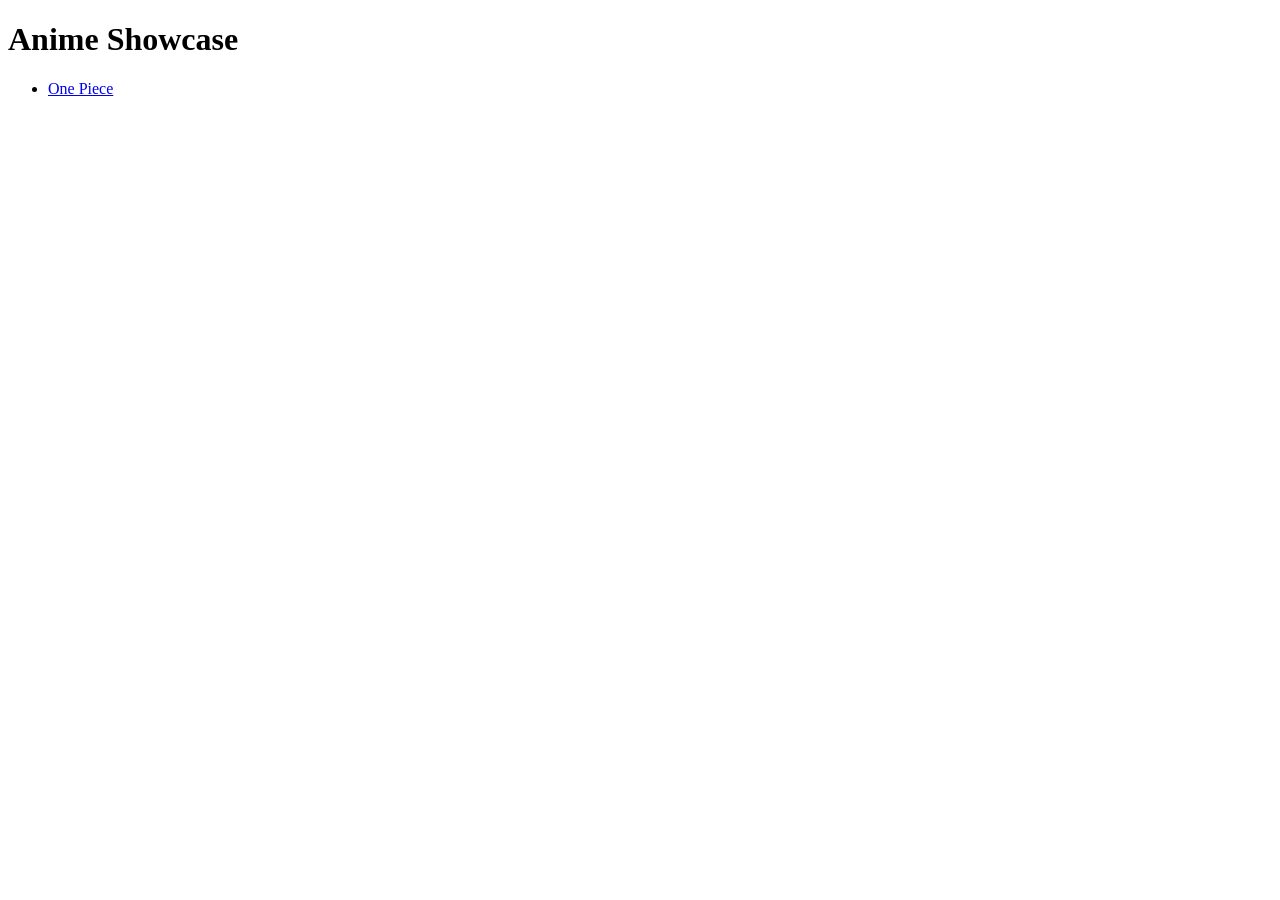
==== index.html @ eee6a197 "Initial Anime Showcase" ====
<!DOCTYPE html>
<html>
<head>
    <title>Anime Showcase</title>
</head>
<body>
    <h1>Anime Showcase</h1>

    <ul>
        <li><a href="./one-piece/one-piece-gear5-reveal.html">One Piece</a></li>
    </ul>
</body>
</html>
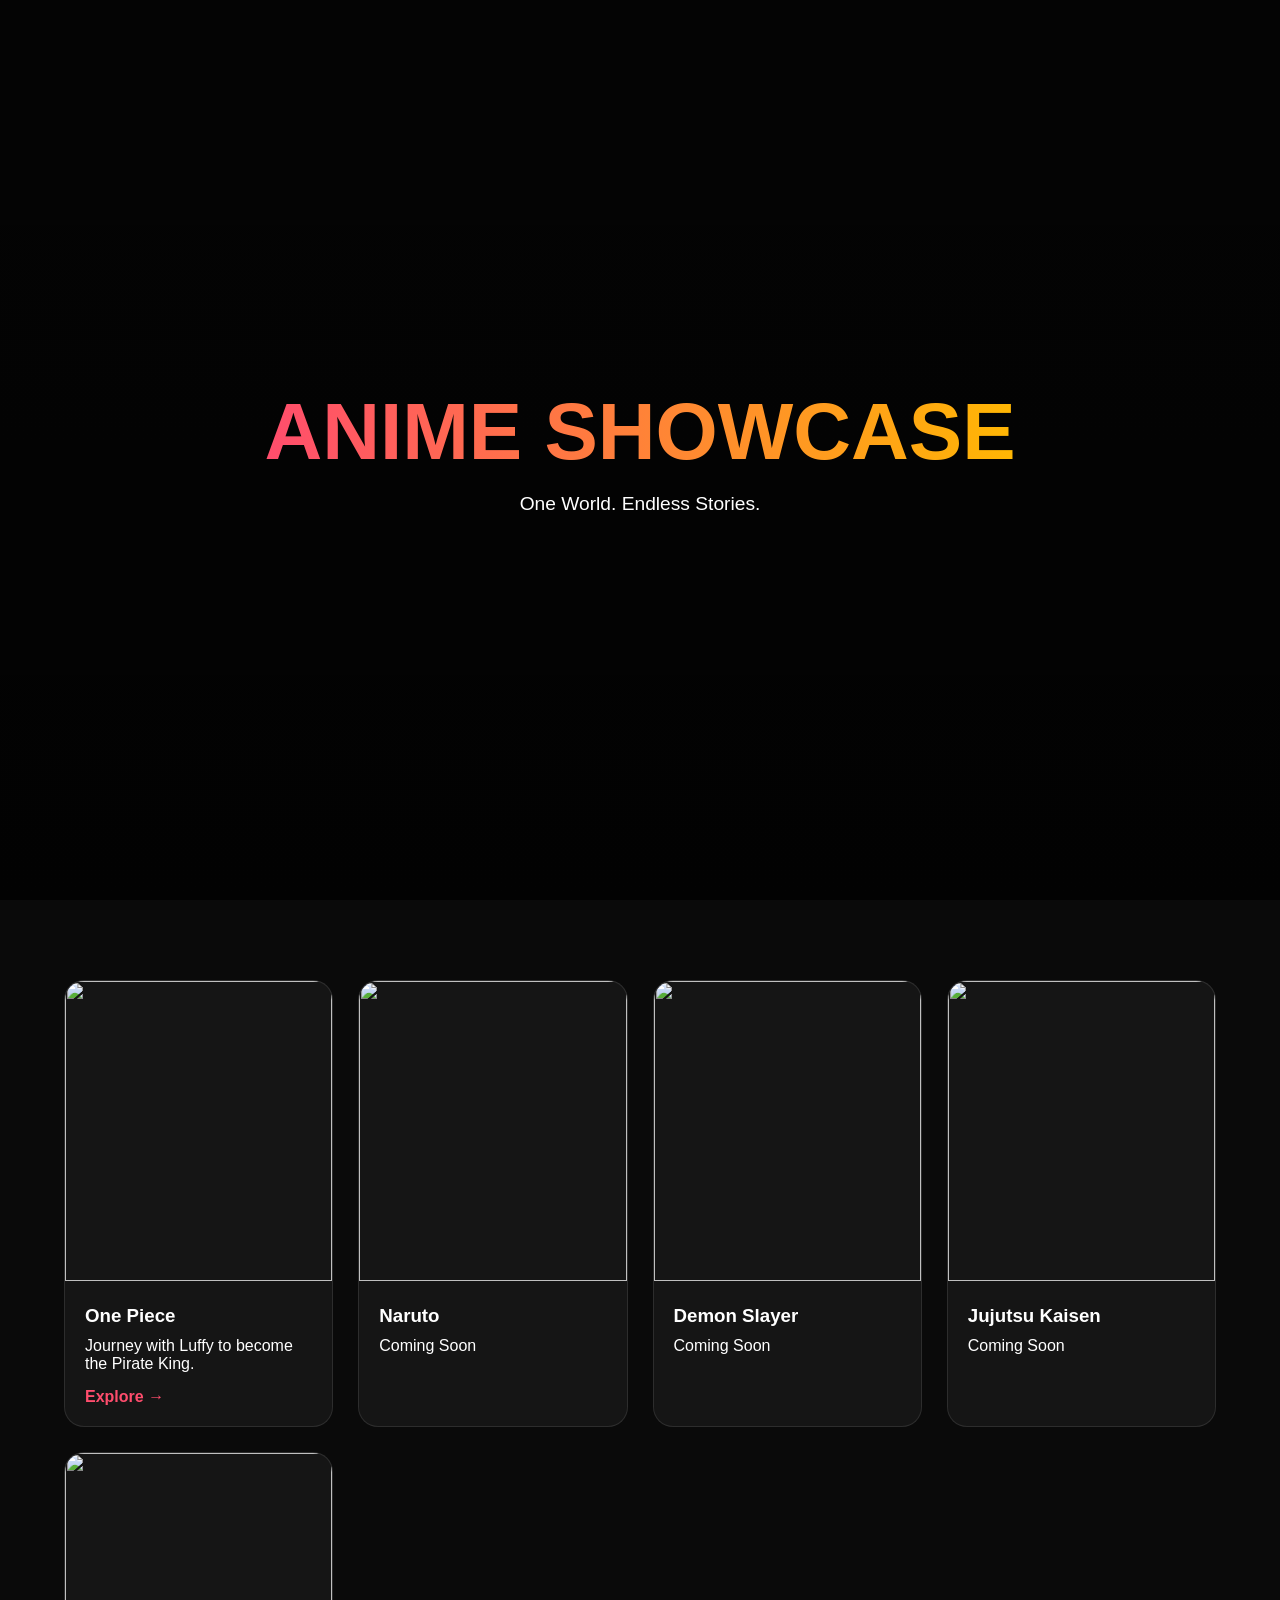
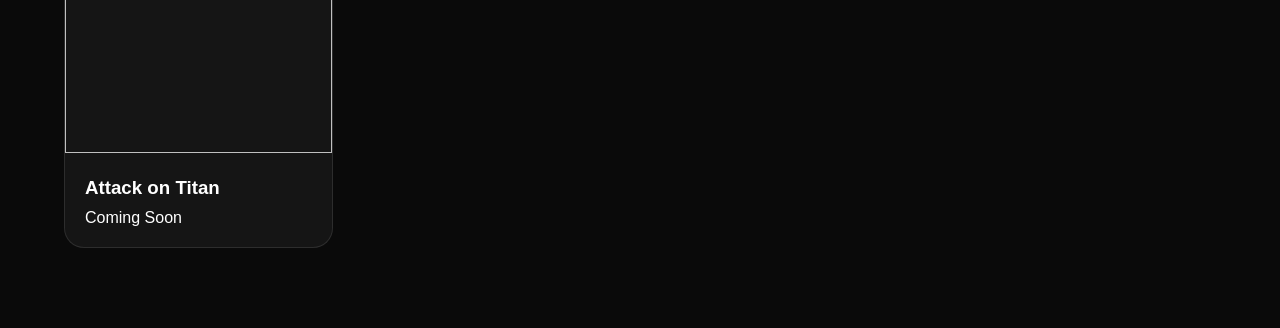
==== commit 19b491a8: "New anime showcase homepage" ====
--- a/index.html
+++ b/index.html
@@ -1,13 +1,62 @@
 <!DOCTYPE html>
-<html>
+<html lang="en">
 <head>
-    <title>Anime Showcase</title>
+<meta charset="UTF-8">
+<meta name="viewport" content="width=device-width,initial-scale=1.0">
+<title>Anime Showcase</title>
+<link rel="stylesheet" href="css/style.css">
 </head>
 <body>
+
+<section class="hero">
     <h1>Anime Showcase</h1>
+    <p>One World. Endless Stories.</p>
+</section>
 
-    <ul>
-        <li><a href="./one-piece/one-piece-gear5-reveal.html">One Piece</a></li>
-    </ul>
+<section class="anime-grid">
+
+<div class="card">
+    <img src="https://picsum.photos/400/500?random=1">
+    <div class="card-content">
+        <h3>One Piece</h3>
+        <p>Journey with Luffy to become the Pirate King.</p>
+        <a href="./one-piece/one-piece-gear5-reveal.html">Explore →</a>
+    </div>
+</div>
+
+<div class="card">
+    <img src="https://picsum.photos/400/500?random=2">
+    <div class="card-content">
+        <h3>Naruto</h3>
+        <p>Coming Soon</p>
+    </div>
+</div>
+
+<div class="card">
+    <img src="https://picsum.photos/400/500?random=3">
+    <div class="card-content">
+        <h3>Demon Slayer</h3>
+        <p>Coming Soon</p>
+    </div>
+</div>
+
+<div class="card">
+    <img src="https://picsum.photos/400/500?random=4">
+    <div class="card-content">
+        <h3>Jujutsu Kaisen</h3>
+        <p>Coming Soon</p>
+    </div>
+</div>
+
+<div class="card">
+    <img src="https://picsum.photos/400/500?random=5">
+    <div class="card-content">
+        <h3>Attack on Titan</h3>
+        <p>Coming Soon</p>
+    </div>
+</div>
+
+</section>
+
 </body>
 </html>
--- a/css/style.css
+++ b/css/style.css
@@ -0,0 +1,83 @@
+*{
+    margin:0;
+    padding:0;
+    box-sizing:border-box;
+    font-family:'Segoe UI',sans-serif;
+}
+
+body{
+    background:#0a0a0a;
+    color:white;
+    overflow-x:hidden;
+}
+
+.hero{
+    min-height:100vh;
+    display:flex;
+    flex-direction:column;
+    justify-content:center;
+    align-items:center;
+    text-align:center;
+    background:
+    linear-gradient(rgba(0,0,0,.6),rgba(0,0,0,.8)),
+    url('https://images.unsplash.com/photo-1515879218367-8466d910aaa4');
+    background-size:cover;
+    background-position:center;
+}
+
+.hero h1{
+    font-size:5rem;
+    text-transform:uppercase;
+    background:linear-gradient(90deg,#ff4d6d,#ffb703);
+    -webkit-background-clip:text;
+    color:transparent;
+}
+
+.hero p{
+    font-size:1.2rem;
+    margin-top:15px;
+}
+
+.anime-grid{
+    width:90%;
+    margin:auto;
+    padding:80px 0;
+    display:grid;
+    grid-template-columns:repeat(auto-fit,minmax(250px,1fr));
+    gap:25px;
+}
+
+.card{
+    background:#151515;
+    border-radius:20px;
+    overflow:hidden;
+    transition:.4s;
+    border:1px solid rgba(255,255,255,.1);
+}
+
+.card:hover{
+    transform:translateY(-12px) scale(1.03);
+    box-shadow:0 0 30px rgba(255,0,120,.5);
+}
+
+.card img{
+    width:100%;
+    height:300px;
+    object-fit:cover;
+}
+
+.card-content{
+    padding:20px;
+}
+
+.card h3{
+    margin-bottom:10px;
+}
+
+.card a{
+    display:inline-block;
+    margin-top:15px;
+    color:#ff4d6d;
+    text-decoration:none;
+    font-weight:bold;
+}
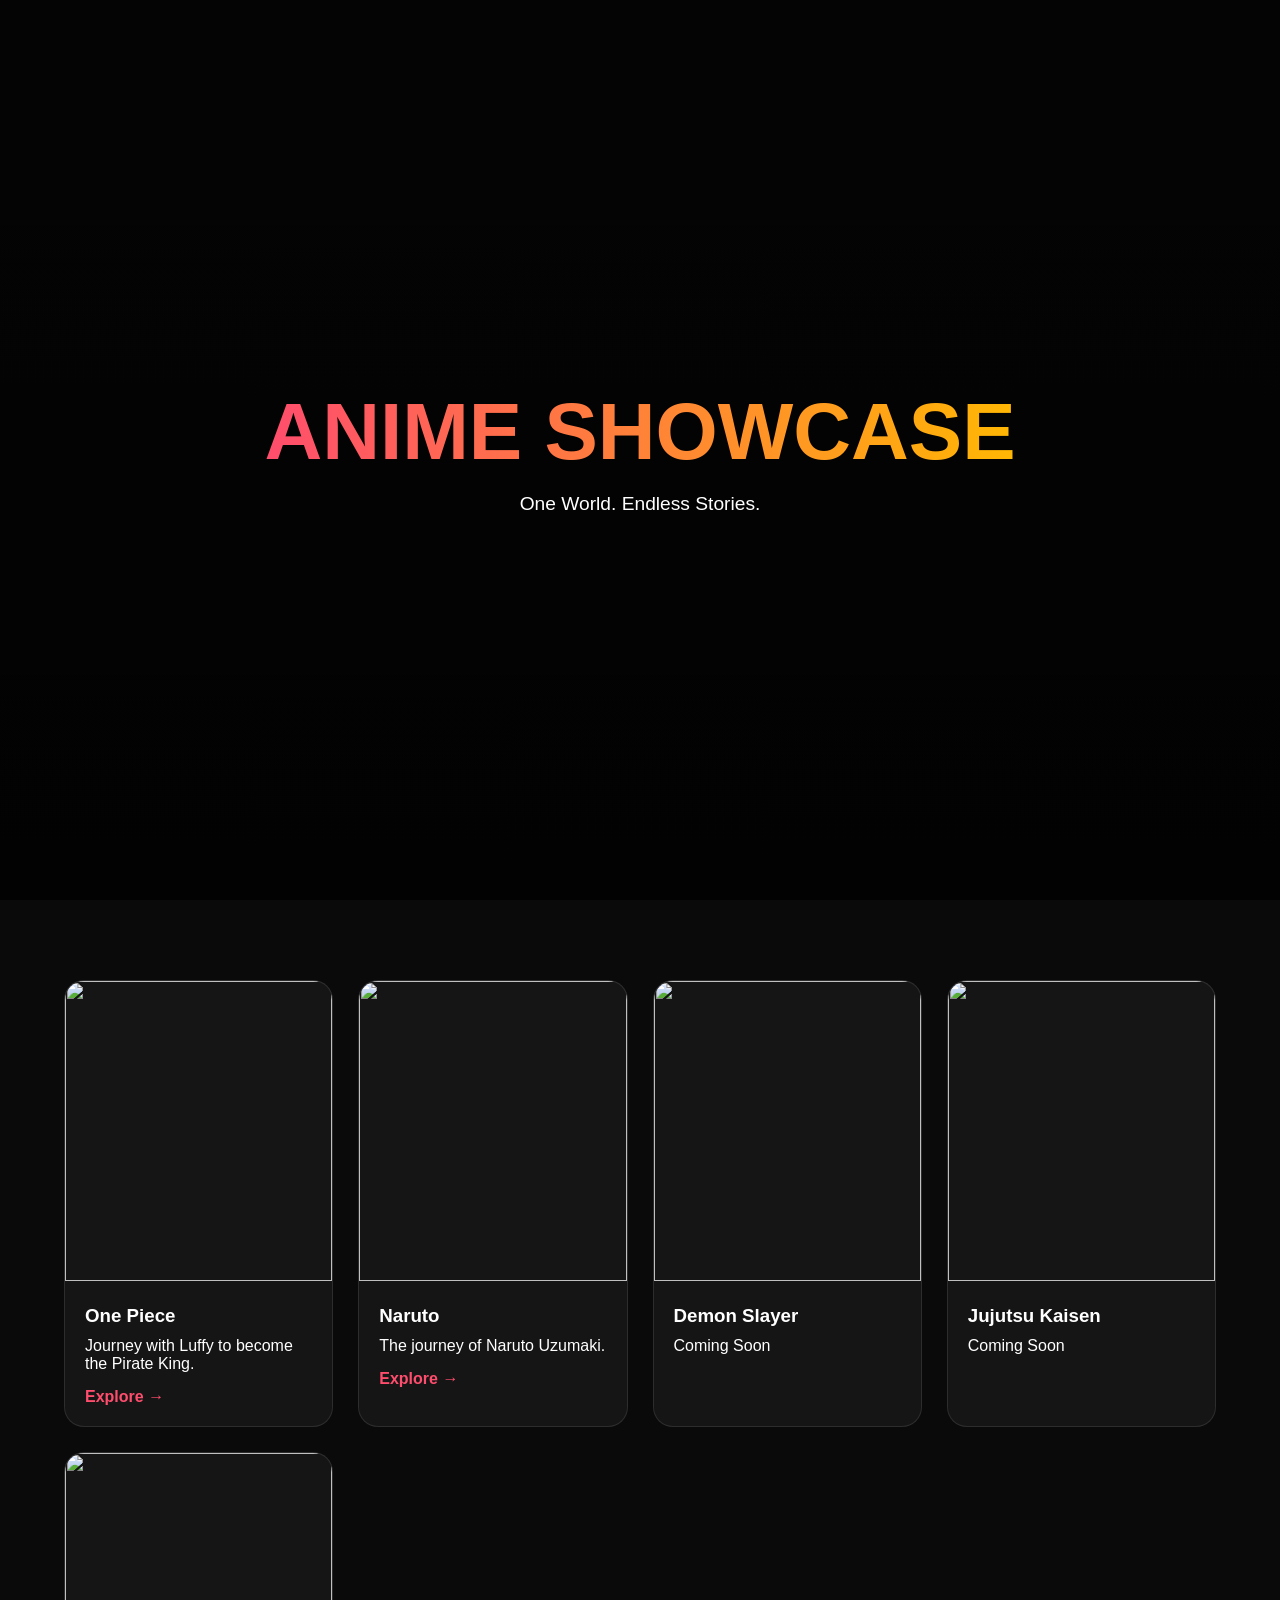
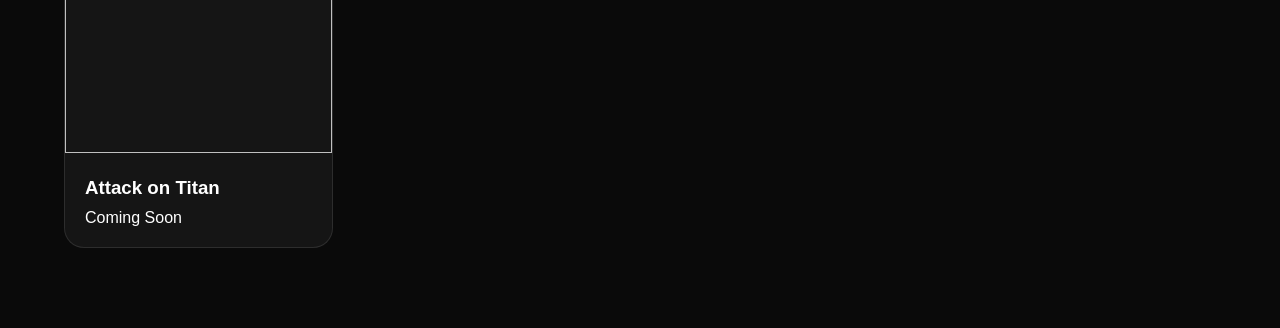
==== commit fdb907ff: "Added Naruto Sage Mode experience" ====
--- a/index.html
+++ b/index.html
@@ -28,7 +28,8 @@
     <img src="https://picsum.photos/400/500?random=2">
     <div class="card-content">
         <h3>Naruto</h3>
-        <p>Coming Soon</p>
+        <p>The journey of Naruto Uzumaki.</p>
+        <a href="./naruto/index.html">Explore →</a>
     </div>
 </div>
 
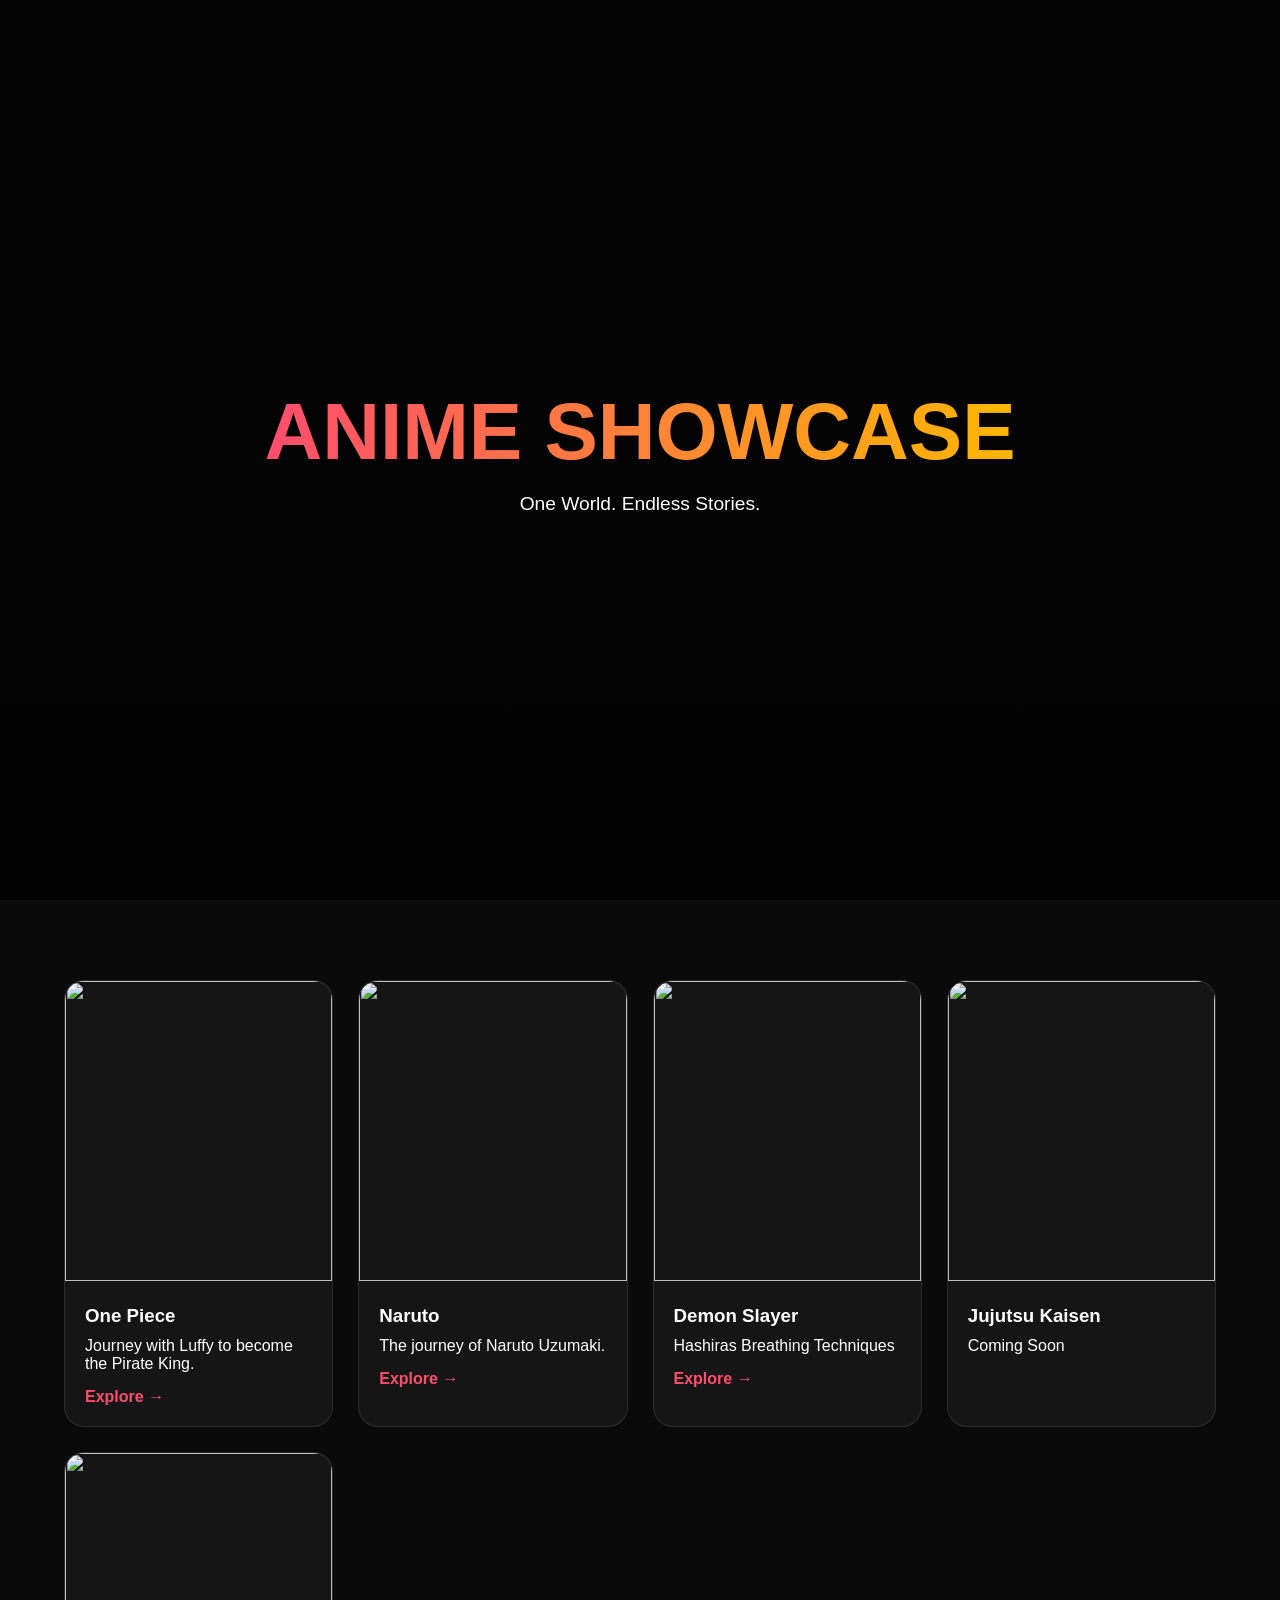
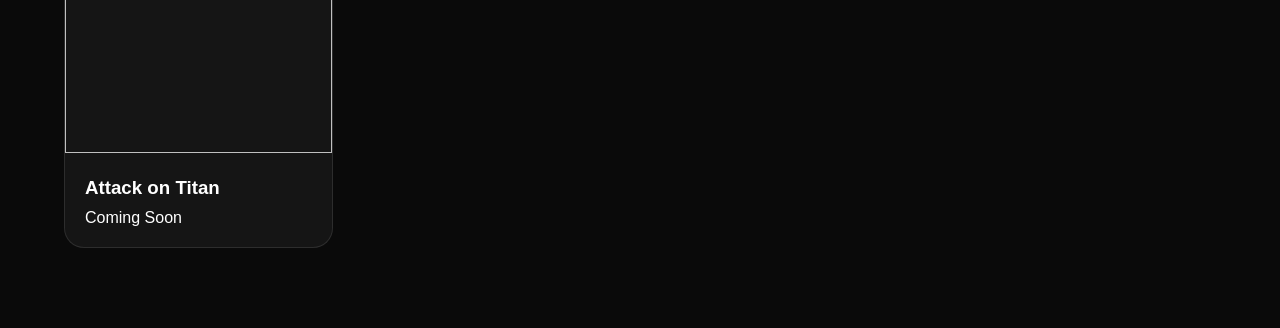
==== commit f3f44ca3: "Added Naruto and Demon Slayer experiences" ====
--- a/index.html
+++ b/index.html
@@ -37,7 +37,8 @@
     <img src="https://picsum.photos/400/500?random=3">
     <div class="card-content">
         <h3>Demon Slayer</h3>
-        <p>Coming Soon</p>
+        <p>Hashiras Breathing Techniques</p>
+	<a href="./demon-slayer/index.html">Explore →</a>
     </div>
 </div>
 
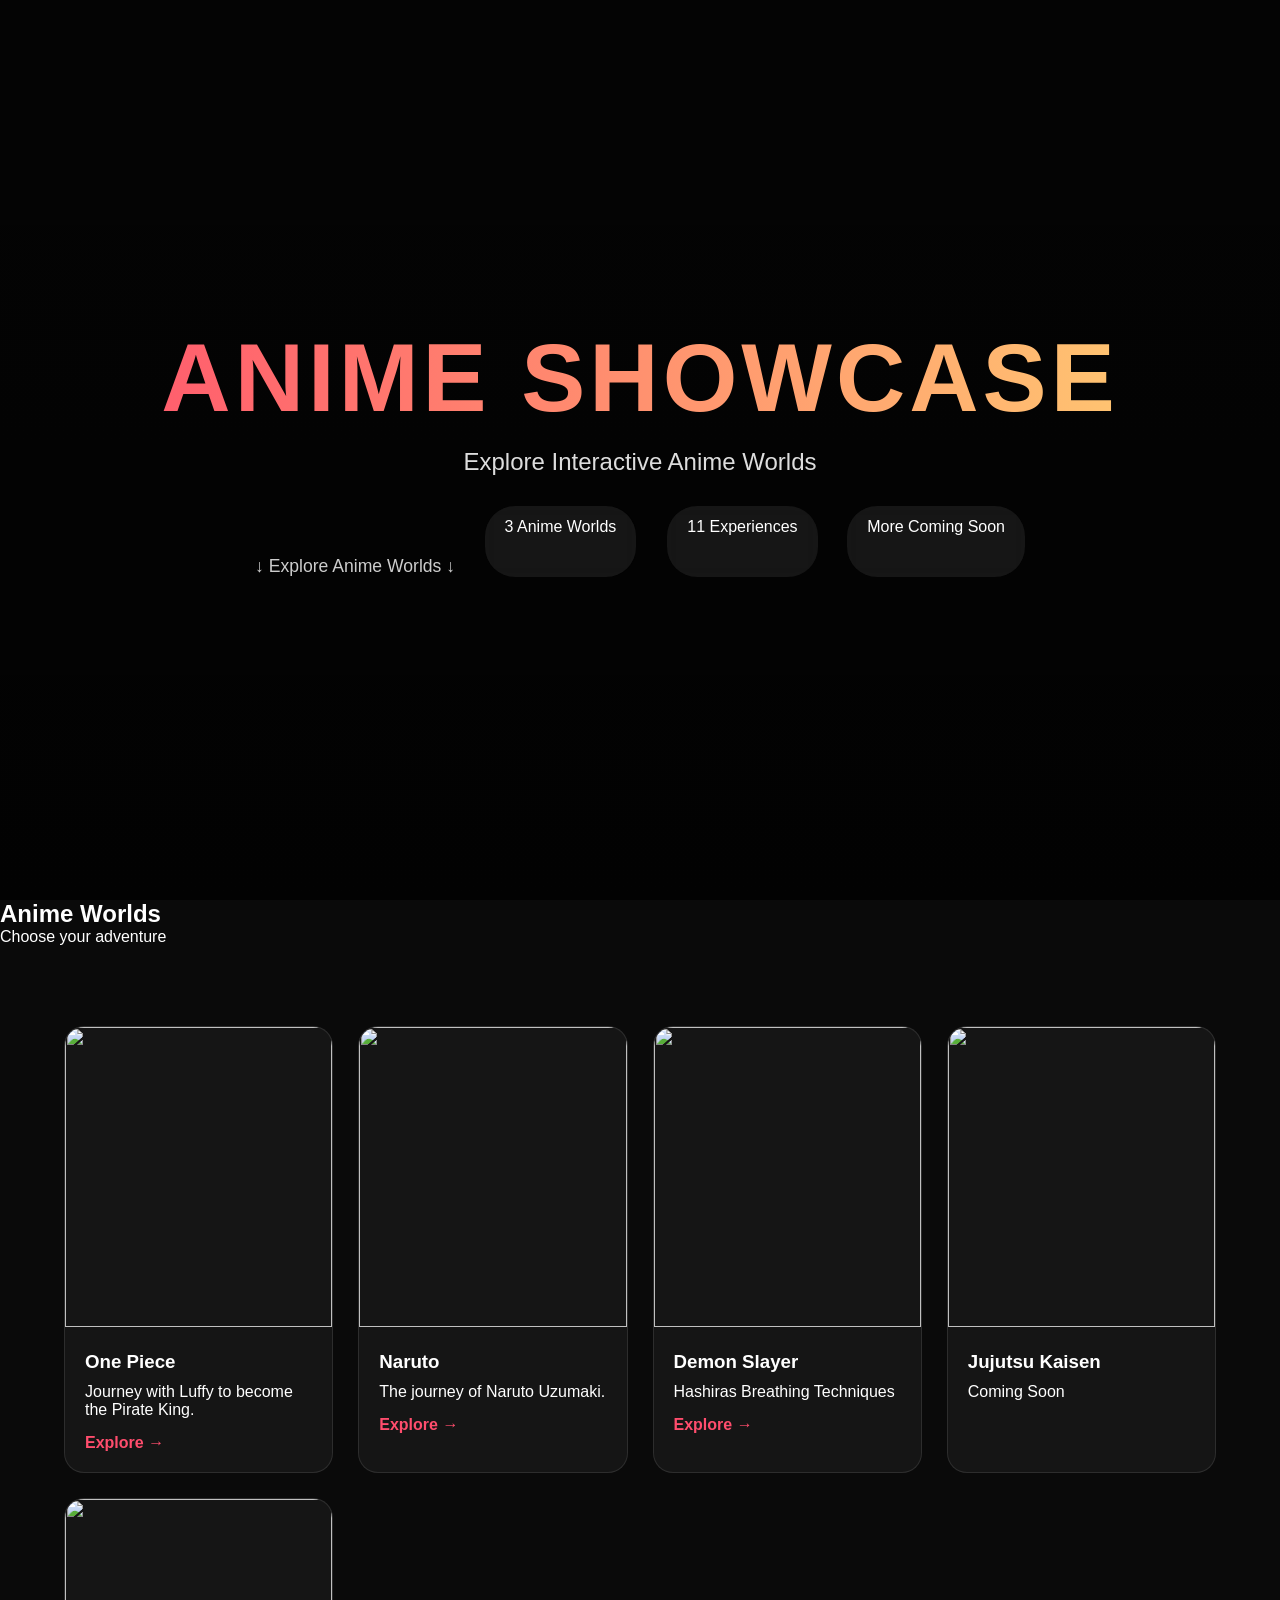
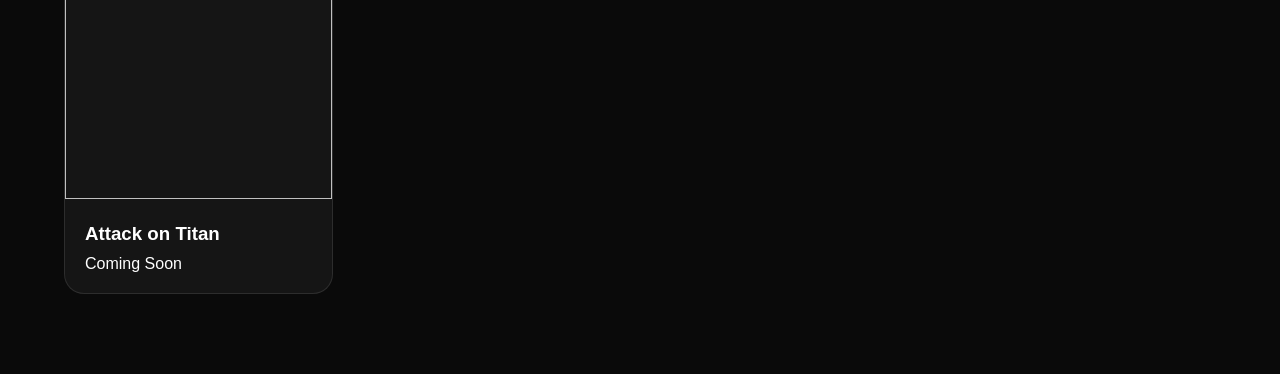
==== commit 692d9be2: "Added Naruto and Demon Slayer experiences" ====
--- a/index.html
+++ b/index.html
@@ -9,8 +9,24 @@
 <body>
 
 <section class="hero">
-    <h1>Anime Showcase</h1>
-    <p>One World. Endless Stories.</p>
+    <div class="hero-content">
+        <h1>ANIME SHOWCASE</h1>
+        <p>Explore Interactive Anime Worlds</p>
+
+        <div class="stats">
+	    <div class="scroll-down">
+    	  	↓ Explore Anime Worlds ↓
+ 	    </div>	
+            <span>3 Anime Worlds</span>
+            <span>11 Experiences</span>
+            <span>More Coming Soon</span>
+        </div>
+    </div>
+</section>
+
+<section class="anime-section">
+    <h2>Anime Worlds</h2>
+    <p>Choose your adventure</p>
 </section>
 
 <section class="anime-grid">
--- a/css/style.css
+++ b/css/style.css
@@ -12,9 +12,8 @@
 }
 
 .hero{
-    min-height:100vh;
+    height:100vh;
     display:flex;
-    flex-direction:column;
     justify-content:center;
     align-items:center;
     text-align:center;
@@ -25,17 +24,43 @@
     background-position:center;
 }
 
+@keyframes glow {
+  0% { text-shadow: 0 0 20px rgba(255,95,109,.4); }
+  50% { text-shadow: 0 0 40px rgba(255,195,113,.9); }
+  100% { text-shadow: 0 0 20px rgba(255,95,109,.4); }
+}
+
 .hero h1{
-    font-size:5rem;
+    font-size:6rem;
+    font-weight:800;
+    letter-spacing:4px;
     text-transform:uppercase;
-    background:linear-gradient(90deg,#ff4d6d,#ffb703);
+    background:linear-gradient(90deg,#ff5f6d,#ffc371);
     -webkit-background-clip:text;
     color:transparent;
+    animation: glow 3s infinite ease-in-out;
+	
 }
 
 .hero p{
-    font-size:1.2rem;
+    font-size:1.5rem;
     margin-top:15px;
+    color:#ddd;
+}
+
+.stats{
+    margin-top:30px;
+    display:flex;
+    gap:30px;
+    justify-content:center;
+    flex-wrap:wrap;
+}
+
+.stats span{
+    background:rgba(255,255,255,.08);
+    padding:12px 20px;
+    border-radius:30px;
+    backdrop-filter:blur(10px);
 }
 
 .anime-grid{
@@ -80,4 +105,16 @@
     color:#ff4d6d;
     text-decoration:none;
     font-weight:bold;
+}
+
+.scroll-down{
+    margin-top:50px;
+    font-size:1.1rem;
+    opacity:.8;
+    animation:bounce 2s infinite;
+}
+
+@keyframes bounce{
+    0%,100%{transform:translateY(0);}
+    50%{transform:translateY(10px);}
 }
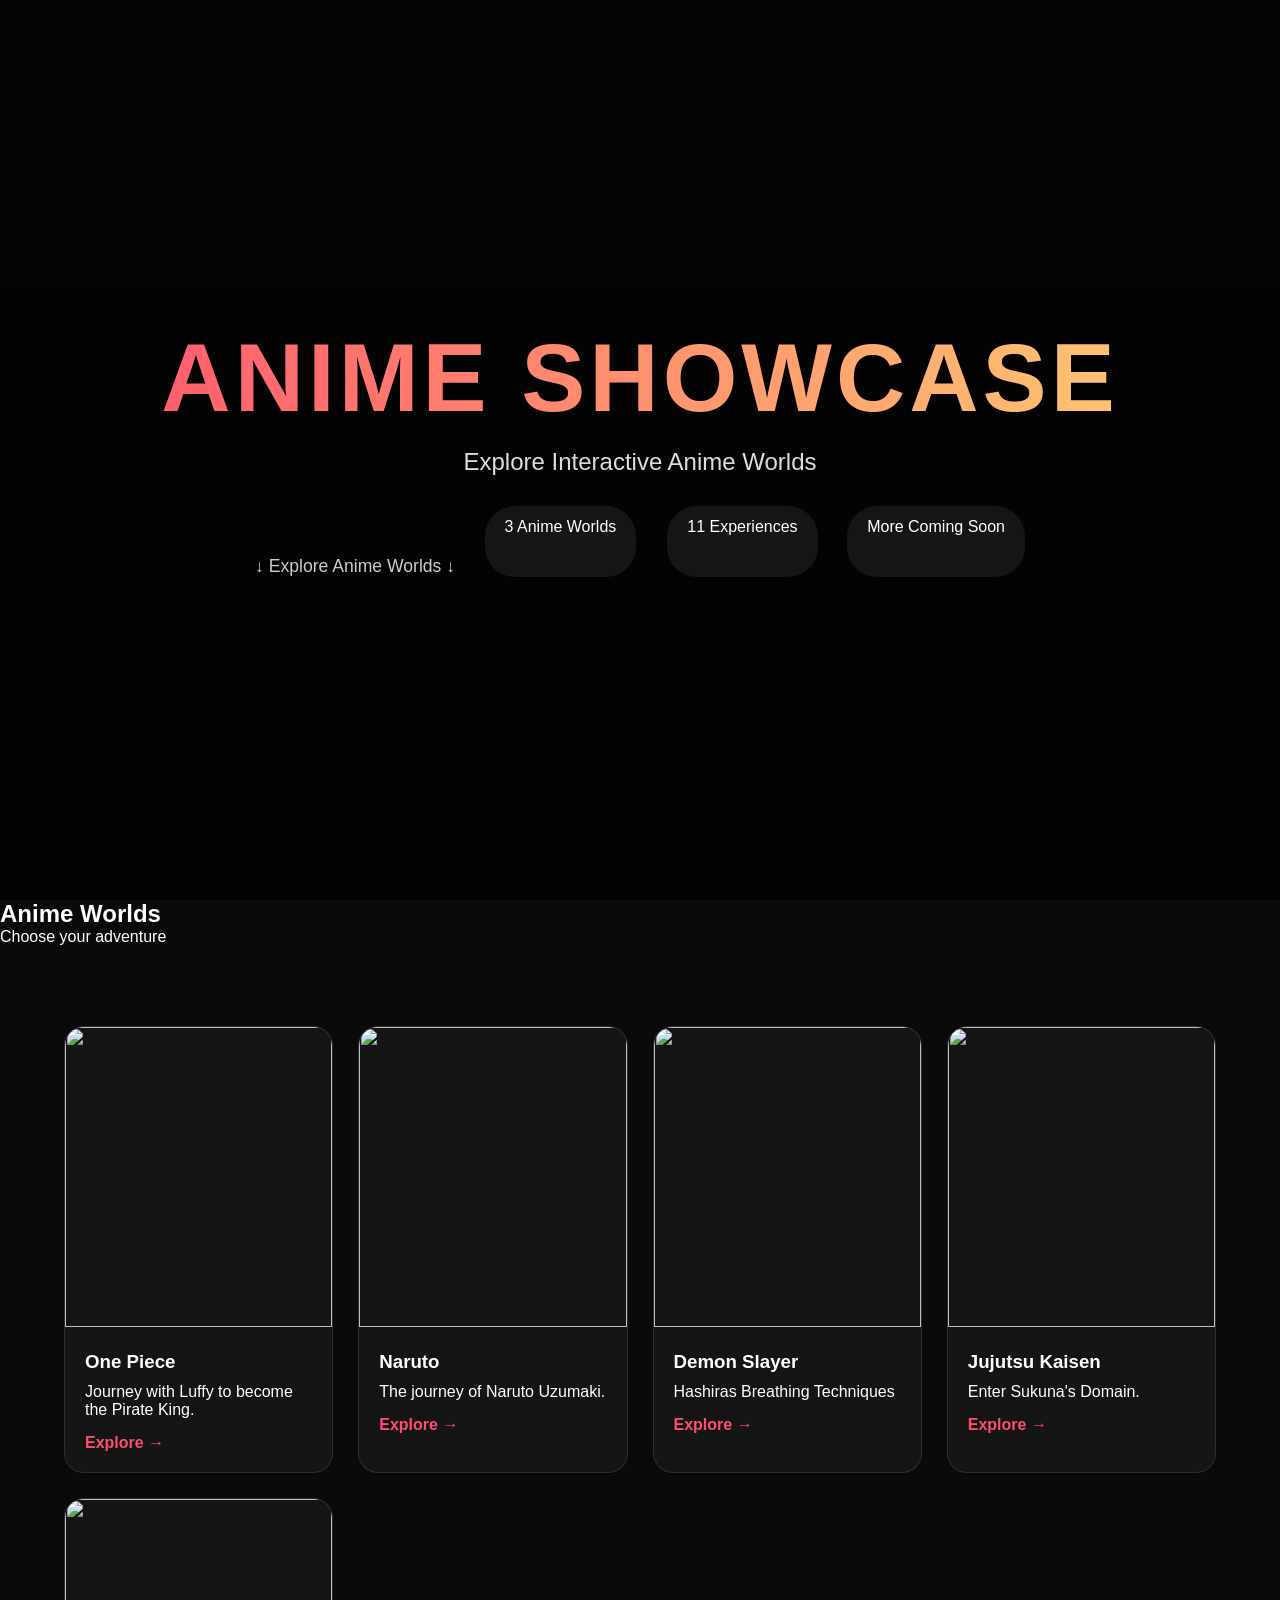
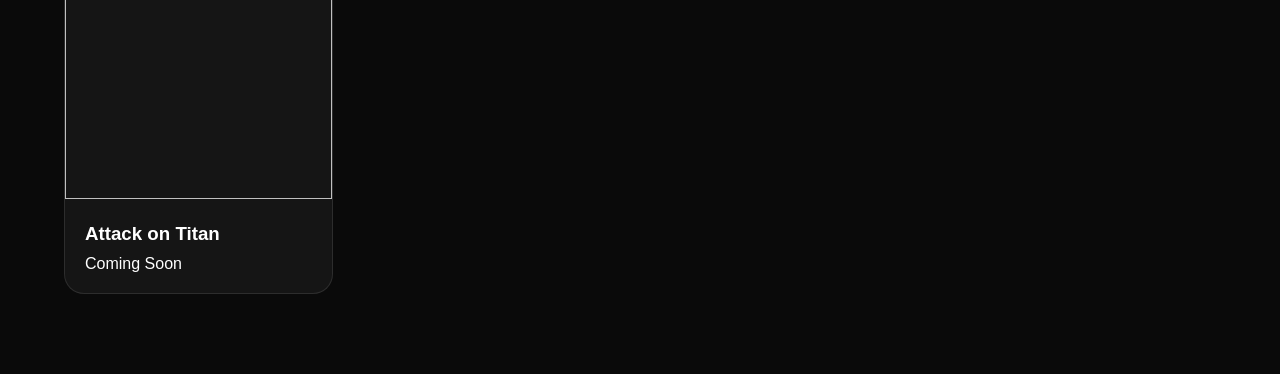
==== commit 4e6a116b: "Added Jujutsu Kaisen Sukuna experience" ====
--- a/index.html
+++ b/index.html
@@ -62,7 +62,8 @@
     <img src="https://picsum.photos/400/500?random=4">
     <div class="card-content">
         <h3>Jujutsu Kaisen</h3>
-        <p>Coming Soon</p>
+        <p>Enter Sukuna's Domain.</p>
+        <a href="./jujutsu-kaisen/index.html">Explore →</a>
     </div>
 </div>
 
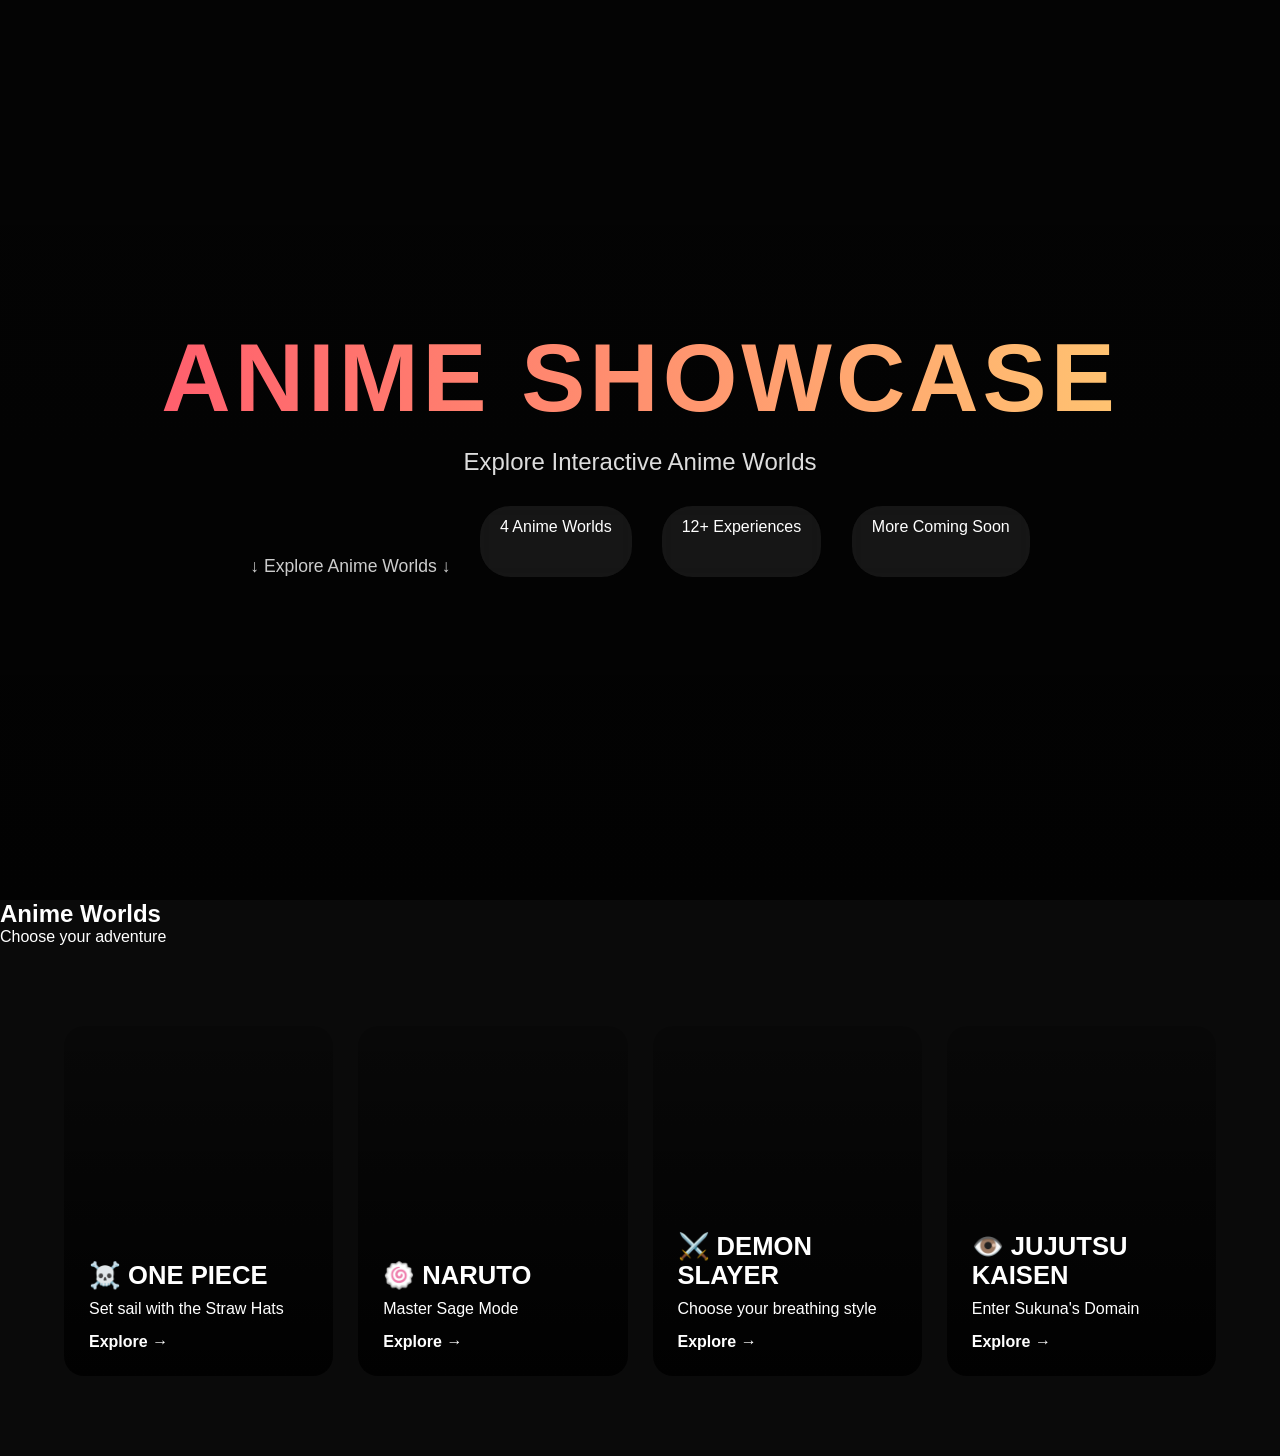
==== commit 8de8751c: "Added Jujutsu Kaisen Sukuna experience" ====
--- a/index.html
+++ b/index.html
@@ -17,8 +17,8 @@
 	    <div class="scroll-down">
     	  	↓ Explore Anime Worlds ↓
  	    </div>	
-            <span>3 Anime Worlds</span>
-            <span>11 Experiences</span>
+            <span>4 Anime Worlds</span>
+            <span>12+ Experiences</span>
             <span>More Coming Soon</span>
         </div>
     </div>
@@ -31,48 +31,28 @@
 
 <section class="anime-grid">
 
-<div class="card">
-    <img src="https://picsum.photos/400/500?random=1">
-    <div class="card-content">
-        <h3>One Piece</h3>
-        <p>Journey with Luffy to become the Pirate King.</p>
-        <a href="./one-piece/one-piece-gear5-reveal.html">Explore →</a>
-    </div>
+<div class="anime-card onepiece">
+    <h3>☠️ ONE PIECE</h3>
+    <p>Set sail with the Straw Hats</p>
+    <a href="./one-piece/one-piece-gear5-reveal.html">Explore →</a>
 </div>
 
-<div class="card">
-    <img src="https://picsum.photos/400/500?random=2">
-    <div class="card-content">
-        <h3>Naruto</h3>
-        <p>The journey of Naruto Uzumaki.</p>
-        <a href="./naruto/index.html">Explore →</a>
-    </div>
+<div class="anime-card naruto">
+    <h3>🍥 NARUTO</h3>
+    <p>Master Sage Mode</p>
+    <a href="./naruto/index.html">Explore →</a>
 </div>
 
-<div class="card">
-    <img src="https://picsum.photos/400/500?random=3">
-    <div class="card-content">
-        <h3>Demon Slayer</h3>
-        <p>Hashiras Breathing Techniques</p>
-	<a href="./demon-slayer/index.html">Explore →</a>
-    </div>
+<div class="anime-card demonslayer">
+    <h3>⚔️ DEMON SLAYER</h3>
+    <p>Choose your breathing style</p>
+    <a href="./demon-slayer/index.html">Explore →</a>
 </div>
 
-<div class="card">
-    <img src="https://picsum.photos/400/500?random=4">
-    <div class="card-content">
-        <h3>Jujutsu Kaisen</h3>
-        <p>Enter Sukuna's Domain.</p>
-        <a href="./jujutsu-kaisen/index.html">Explore →</a>
-    </div>
-</div>
-
-<div class="card">
-    <img src="https://picsum.photos/400/500?random=5">
-    <div class="card-content">
-        <h3>Attack on Titan</h3>
-        <p>Coming Soon</p>
-    </div>
+<div class="anime-card jjk">
+    <h3>👁️ JUJUTSU KAISEN</h3>
+    <p>Enter Sukuna's Domain</p>
+    <a href="./jujutsu-kaisen/index.html">Explore →</a>
 </div>
 
 </section>
--- a/css/style.css
+++ b/css/style.css
@@ -117,4 +117,84 @@
 @keyframes bounce{
     0%,100%{transform:translateY(0);}
     50%{transform:translateY(10px);}
+}
+
+.anime-card{
+    position:relative;
+    height:350px;
+    border-radius:20px;
+    overflow:hidden;
+    background-size:cover;
+    background-position:center;
+}
+
+.anime-card::before{
+    content:'';
+    position:absolute;
+    inset:0;
+    background:linear-gradient(
+    to top,
+    rgba(0,0,0,0.9),
+    rgba(0,0,0,0.2)
+);
+}
+
+.anime-card *{
+    position:relative;
+    z-index:1;
+}
+
+.onepiece{
+    background-image:url('../assets/onepiece.jpg');
+}
+
+.naruto{
+    background-image:url('../assets/naruto.jpg');
+}
+
+.demonslayer{
+    background-image:url('../assets/demonslayer.jpg');
+}
+
+.jjk{
+    background-image:url('../assets/jjk.jpg');
+}
+
+.onepiece:hover{
+    box-shadow:0 0 30px gold;
+}
+
+.naruto:hover{
+    box-shadow:0 0 30px orange;
+}
+
+.demonslayer:hover{
+    box-shadow:0 0 30px cyan;
+}
+
+.jjk:hover{
+    box-shadow:0 0 30px purple;
+}
+
+.anime-card{
+    display:flex;
+    flex-direction:column;
+    justify-content:flex-end;
+    padding:25px;
+    transition:0.4s;
+}
+
+.anime-card h3{
+    font-size:1.6rem;
+    margin-bottom:10px;
+}
+
+.anime-card p{
+    margin-bottom:15px;
+}
+
+.anime-card a{
+    color:white;
+    text-decoration:none;
+    font-weight:bold;
 }
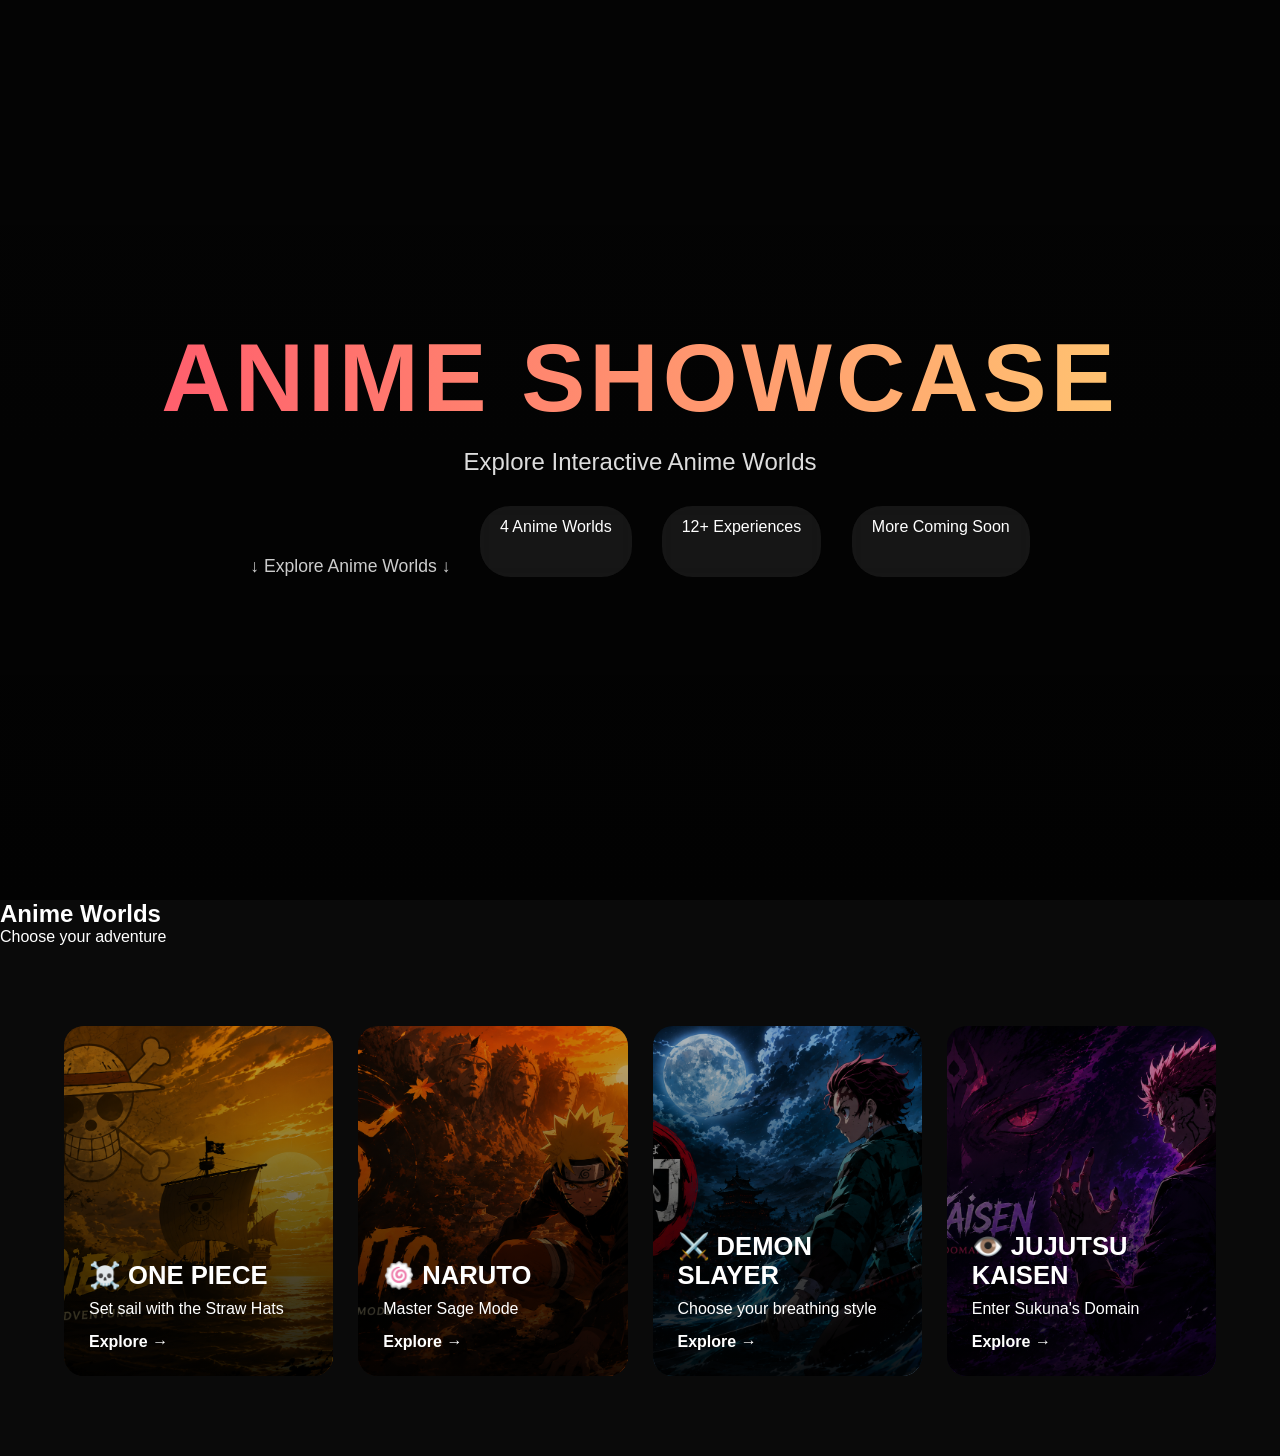
==== commit 2494a952: "Fix anime card backgrounds" ====
--- a/index.html
+++ b/index.html
@@ -5,6 +5,7 @@
 <meta name="viewport" content="width=device-width,initial-scale=1.0">
 <title>Anime Showcase</title>
 <link rel="stylesheet" href="css/style.css">
+<link rel="icon" href="assets/favicon.png">
 </head>
 <body>
 
--- a/css/style.css
+++ b/css/style.css
@@ -145,19 +145,19 @@
 }
 
 .onepiece{
-    background-image:url('../assets/onepiece.jpg');
+    background-image:url('../assets/onepiece.png');
 }
 
 .naruto{
-    background-image:url('../assets/naruto.jpg');
+    background-image:url('../assets/naruto.png');
 }
 
 .demonslayer{
-    background-image:url('../assets/demonslayer.jpg');
+    background-image:url('../assets/demonslayer.png');
 }
 
 .jjk{
-    background-image:url('../assets/jjk.jpg');
+    background-image:url('../assets/jjk.png');
 }
 
 .onepiece:hover{
